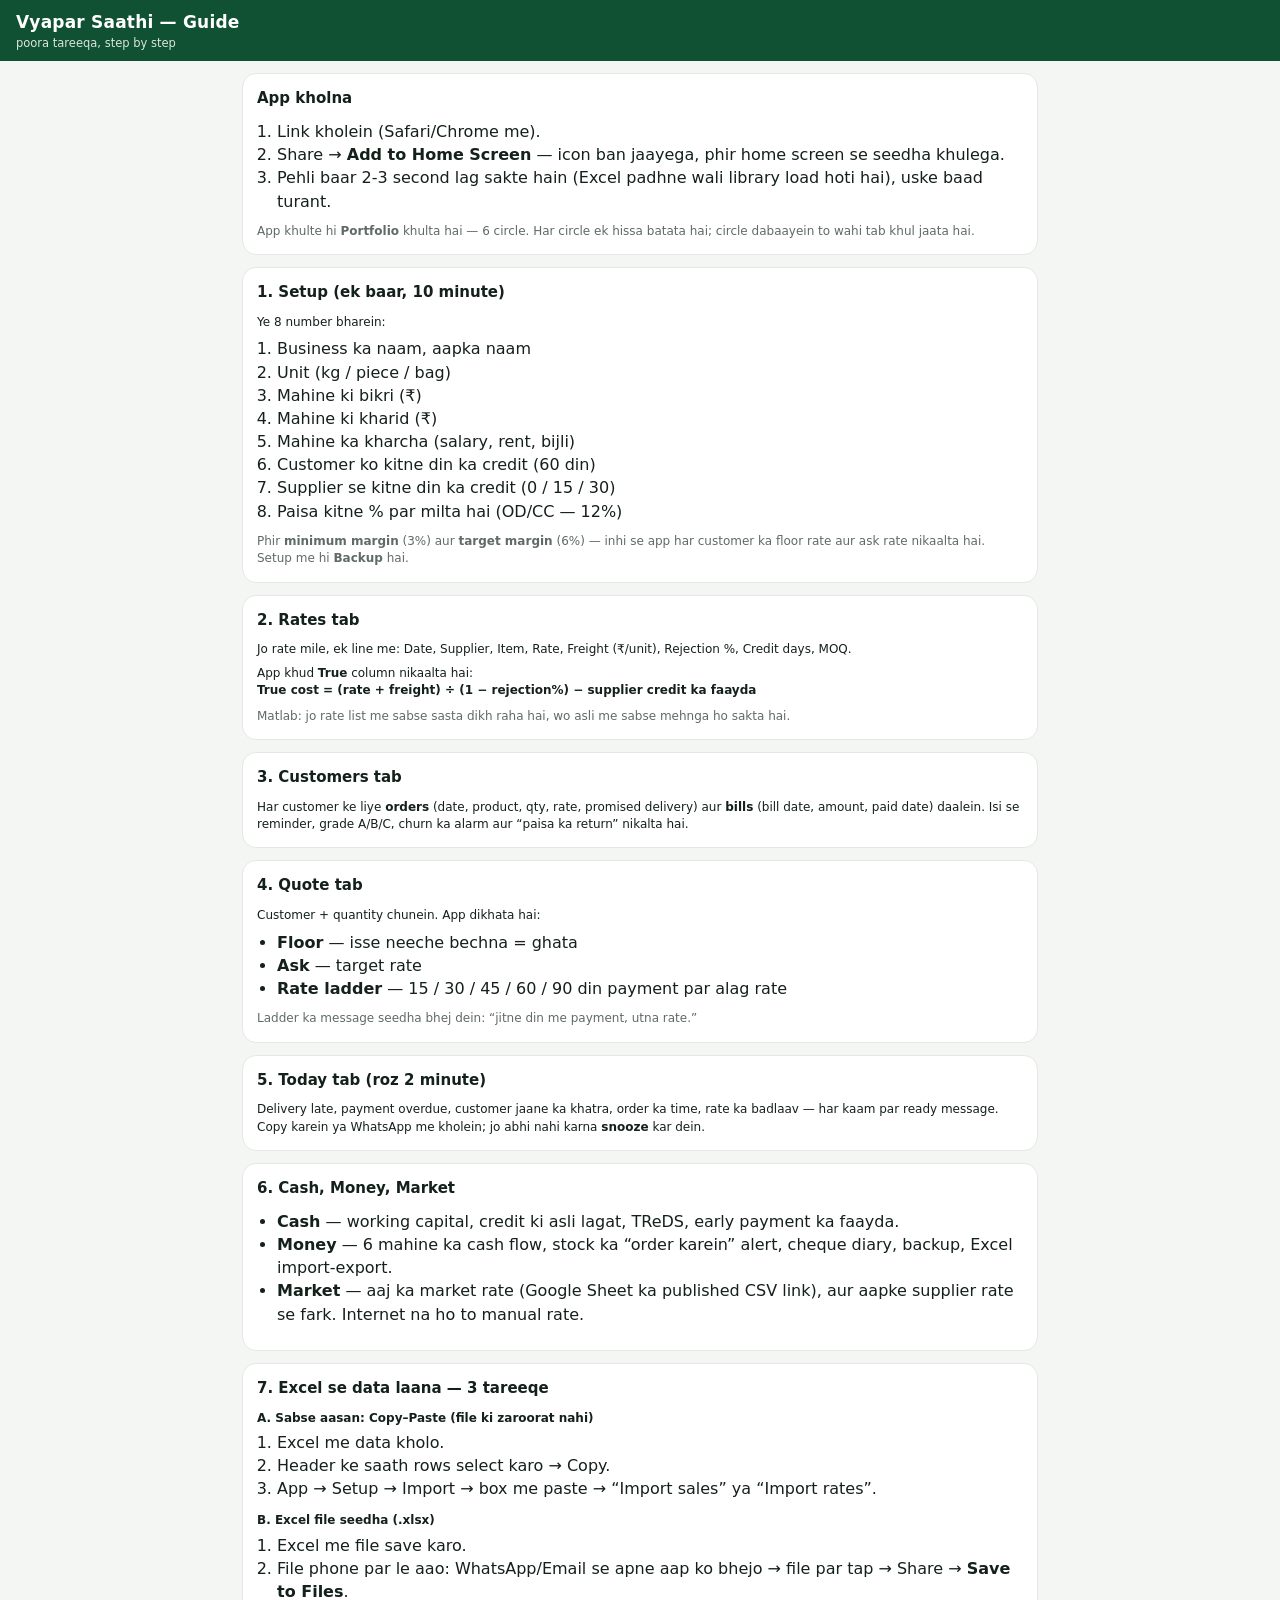
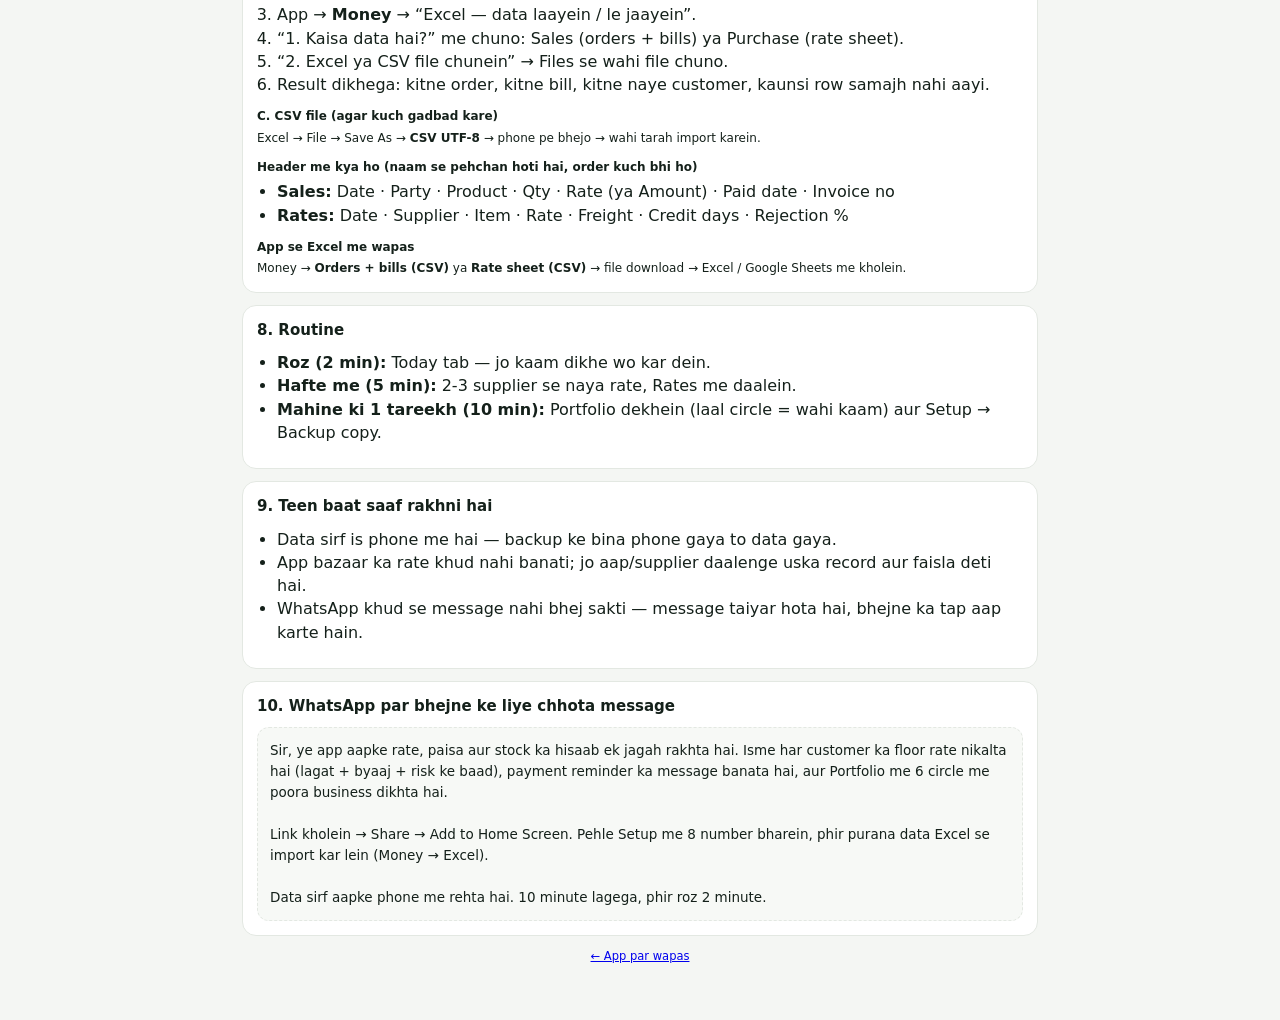
==== guide.html @ 2df7beea "Guide page app ke andar joda guide.html (poora tareeqa, Excel import ke saath) + Portfolio aur Money" ====
<!doctype html>
<html lang="hi">
<head>
<meta charset="utf-8">
<meta name="viewport" content="width=device-width, initial-scale=1, viewport-fit=cover">
<meta name="theme-color" content="#0f5132">
<title>Vyapar Saathi — poora tareeqa</title>
<link rel="icon" type="image/png" href="favicon.png">
<link rel="apple-touch-icon" href="apple-touch-icon.png">
<link rel="stylesheet" href="app.css">
</head>
<body>

<header class="topbar">
  <div>
    <div class="brand">Vyapar Saathi — Guide</div>
    <div class="brand-sub">poora tareeqa, step by step</div>
  </div>
</header>

<main>

<section class="card">
  <div class="card-head"><h2>App kholna</h2></div>
  <ol class="steps">
    <li>Link kholein (Safari/Chrome me).</li>
    <li>Share &rarr; <b>Add to Home Screen</b> &mdash; icon ban jaayega, phir home screen se seedha khulega.</li>
    <li>Pehli baar 2-3 second lag sakte hain (Excel padhne wali library load hoti hai), uske baad turant.</li>
  </ol>
  <p class="muted small" style="margin:8px 0 0">App khulte hi <b>Portfolio</b> khulta hai &mdash; 6 circle. Har circle ek hissa batata hai; circle dabaayein to wahi tab khul jaata hai.</p>
</section>

<section class="card">
  <div class="card-head"><h2>1. Setup (ek baar, 10 minute)</h2></div>
  <p class="small" style="margin:0 0 6px">Ye 8 number bharein:</p>
  <ol class="steps">
    <li>Business ka naam, aapka naam</li>
    <li>Unit (kg / piece / bag)</li>
    <li>Mahine ki bikri (₹)</li>
    <li>Mahine ki kharid (₹)</li>
    <li>Mahine ka kharcha (salary, rent, bijli)</li>
    <li>Customer ko kitne din ka credit (60 din)</li>
    <li>Supplier se kitne din ka credit (0 / 15 / 30)</li>
    <li>Paisa kitne % par milta hai (OD/CC &mdash; 12%)</li>
  </ol>
  <p class="muted small" style="margin:8px 0 0">Phir <b>minimum margin</b> (3%) aur <b>target margin</b> (6%) &mdash; inhi se app har customer ka floor rate aur ask rate nikaalta hai. Setup me hi <b>Backup</b> hai.</p>
</section>

<section class="card">
  <div class="card-head"><h2>2. Rates tab</h2></div>
  <p class="small" style="margin:0 0 6px">Jo rate mile, ek line me: Date, Supplier, Item, Rate, Freight (₹/unit), Rejection %, Credit days, MOQ.</p>
  <p class="small" style="margin:0">App khud <b>True</b> column nikaalta hai:<br>
    <b>True cost = (rate + freight) &divide; (1 &minus; rejection%) &minus; supplier credit ka faayda</b></p>
  <p class="muted small" style="margin:8px 0 0">Matlab: jo rate list me sabse sasta dikh raha hai, wo asli me sabse mehnga ho sakta hai.</p>
</section>

<section class="card">
  <div class="card-head"><h2>3. Customers tab</h2></div>
  <p class="small" style="margin:0">Har customer ke liye <b>orders</b> (date, product, qty, rate, promised delivery) aur <b>bills</b> (bill date, amount, paid date) daalein. Isi se reminder, grade A/B/C, churn ka alarm aur &ldquo;paisa ka return&rdquo; nikalta hai.</p>
</section>

<section class="card">
  <div class="card-head"><h2>4. Quote tab</h2></div>
  <p class="small" style="margin:0 0 6px">Customer + quantity chunein. App dikhata hai:</p>
  <ul class="steps">
    <li><b>Floor</b> &mdash; isse neeche bechna = ghata</li>
    <li><b>Ask</b> &mdash; target rate</li>
    <li><b>Rate ladder</b> &mdash; 15 / 30 / 45 / 60 / 90 din payment par alag rate</li>
  </ul>
  <p class="muted small" style="margin:8px 0 0">Ladder ka message seedha bhej dein: &ldquo;jitne din me payment, utna rate.&rdquo;</p>
</section>

<section class="card">
  <div class="card-head"><h2>5. Today tab (roz 2 minute)</h2></div>
  <p class="small" style="margin:0">Delivery late, payment overdue, customer jaane ka khatra, order ka time, rate ka badlaav &mdash; har kaam par ready message. Copy karein ya WhatsApp me kholein; jo abhi nahi karna <b>snooze</b> kar dein.</p>
</section>

<section class="card">
  <div class="card-head"><h2>6. Cash, Money, Market</h2></div>
  <ul class="steps">
    <li><b>Cash</b> &mdash; working capital, credit ki asli lagat, TReDS, early payment ka faayda.</li>
    <li><b>Money</b> &mdash; 6 mahine ka cash flow, stock ka &ldquo;order karein&rdquo; alert, cheque diary, backup, Excel import-export.</li>
    <li><b>Market</b> &mdash; aaj ka market rate (Google Sheet ka published CSV link), aur aapke supplier rate se fark. Internet na ho to manual rate.</li>
  </ul>
</section>

<section class="card">
  <div class="card-head"><h2>7. Excel se data laana &mdash; 3 tareeqe</h2></div>

  <p class="small" style="margin:0 0 4px"><b>A. Sabse aasan: Copy&ndash;Paste (file ki zaroorat nahi)</b></p>
  <ol class="steps">
    <li>Excel me data kholo.</li>
    <li>Header ke saath rows select karo &rarr; Copy.</li>
    <li>App &rarr; Setup &rarr; Import &rarr; box me paste &rarr; &ldquo;Import sales&rdquo; ya &ldquo;Import rates&rdquo;.</li>
  </ol>

  <p class="small" style="margin:12px 0 4px"><b>B. Excel file seedha (.xlsx)</b></p>
  <ol class="steps">
    <li>Excel me file save karo.</li>
    <li>File phone par le aao: WhatsApp/Email se apne aap ko bhejo &rarr; file par tap &rarr; Share &rarr; <b>Save to Files</b>.</li>
    <li>App &rarr; <b>Money</b> &rarr; &ldquo;Excel &mdash; data laayein / le jaayein&rdquo;.</li>
    <li>&ldquo;1. Kaisa data hai?&rdquo; me chuno: Sales (orders + bills) ya Purchase (rate sheet).</li>
    <li>&ldquo;2. Excel ya CSV file chunein&rdquo; &rarr; Files se wahi file chuno.</li>
    <li>Result dikhega: kitne order, kitne bill, kitne naye customer, kaunsi row samajh nahi aayi.</li>
  </ol>

  <p class="small" style="margin:12px 0 4px"><b>C. CSV file (agar kuch gadbad kare)</b></p>
  <p class="small" style="margin:0">Excel &rarr; File &rarr; Save As &rarr; <b>CSV UTF-8</b> &rarr; phone pe bhejo &rarr; wahi tarah import karein.</p>

  <p class="small" style="margin:12px 0 4px"><b>Header me kya ho (naam se pehchan hoti hai, order kuch bhi ho)</b></p>
  <ul class="steps">
    <li><b>Sales:</b> Date &middot; Party &middot; Product &middot; Qty &middot; Rate (ya Amount) &middot; Paid date &middot; Invoice no</li>
    <li><b>Rates:</b> Date &middot; Supplier &middot; Item &middot; Rate &middot; Freight &middot; Credit days &middot; Rejection %</li>
  </ul>

  <p class="small" style="margin:12px 0 4px"><b>App se Excel me wapas</b></p>
  <p class="small" style="margin:0">Money &rarr; <b>Orders + bills (CSV)</b> ya <b>Rate sheet (CSV)</b> &rarr; file download &rarr; Excel / Google Sheets me kholein.</p>
</section>

<section class="card">
  <div class="card-head"><h2>8. Routine</h2></div>
  <ul class="steps">
    <li><b>Roz (2 min):</b> Today tab &mdash; jo kaam dikhe wo kar dein.</li>
    <li><b>Hafte me (5 min):</b> 2-3 supplier se naya rate, Rates me daalein.</li>
    <li><b>Mahine ki 1 tareekh (10 min):</b> Portfolio dekhein (laal circle = wahi kaam) aur Setup &rarr; Backup copy.</li>
  </ul>
</section>

<section class="card">
  <div class="card-head"><h2>9. Teen baat saaf rakhni hai</h2></div>
  <ul class="steps">
    <li>Data sirf is phone me hai &mdash; backup ke bina phone gaya to data gaya.</li>
    <li>App bazaar ka rate khud nahi banati; jo aap/supplier daalenge uska record aur faisla deti hai.</li>
    <li>WhatsApp khud se message nahi bhej sakti &mdash; message taiyar hota hai, bhejne ka tap aap karte hain.</li>
  </ul>
</section>

<section class="card">
  <div class="card-head"><h2>10. WhatsApp par bhejne ke liye chhota message</h2></div>
  <div class="msg">Sir, ye app aapke rate, paisa aur stock ka hisaab ek jagah rakhta hai. Isme har customer ka floor rate nikalta hai (lagat + byaaj + risk ke baad), payment reminder ka message banata hai, aur Portfolio me 6 circle me poora business dikhta hai.

Link kholein &rarr; Share &rarr; Add to Home Screen. Pehle Setup me 8 number bharein, phir purana data Excel se import kar lein (Money &rarr; Excel).

Data sirf aapke phone me rehta hai. 10 minute lagega, phir roz 2 minute.</div>
</section>

<p class="footer"><a href="index.html">&#8592; App par wapas</a></p>

</main>
</body>
</html>
---- app.css ----
*{box-sizing:border-box}
:root{
  --bg:#f4f6f3;
  --card:#ffffff;
  --ink:#14201a;
  --mute:#5f6b64;
  --line:#e3e8e2;
  --acc:#0f5132;
  --acc2:#1c7a4c;
  --chip:#eef4ef;
  --good:#15803d;
  --warn:#a16207;
  --bad:#b91c1c;
}
html,body{margin:0;padding:0}
body{
  background:var(--bg);
  color:var(--ink);
  font:16px/1.45 -apple-system,BlinkMacSystemFont,"Segoe UI",Roboto,system-ui,sans-serif;
  -webkit-text-size-adjust:100%;
}
.topbar{
  background:var(--acc);
  color:#fff;
  padding:10px 16px;
  padding-top:calc(10px + env(safe-area-inset-top));
  display:flex;
  align-items:center;
  justify-content:space-between;
  gap:12px;
}
.brand{font-weight:700;font-size:17px;letter-spacing:.2px}
.brand-sub{font-size:11.5px;opacity:.85}
.tabs{
  display:flex;
  gap:6px;
  overflow-x:auto;
  padding:9px 12px;
  background:#fff;
  border-bottom:1px solid var(--line);
  -webkit-overflow-scrolling:touch;
}
.tab{
  flex:0 0 auto;
  border:1px solid var(--line);
  background:#fff;
  color:var(--ink);
  border-radius:999px;
  padding:7px 14px;
  font:inherit;
  font-size:13.5px;
  font-weight:600;
  cursor:pointer;
}
.tab.active{background:var(--acc);border-color:var(--acc);color:#fff}
main{max-width:820px;margin:0 auto;padding:12px 12px 24px}
.card{background:var(--card);border:1px solid var(--line);border-radius:14px;padding:14px;margin:0 0 12px}
.card-head{display:flex;align-items:baseline;justify-content:space-between;gap:10px;margin-bottom:10px}
h2{font-size:15px;margin:0;font-weight:700}
.hint{font-size:12px;color:var(--mute)}
.muted{color:var(--mute)}
.small{font-size:12px}
.ok{color:var(--good)}
.bad{color:var(--bad)}
.kpis{display:grid;grid-template-columns:1fr 1fr;gap:10px;margin-bottom:12px}
.kpi{background:#fff;border:1px solid var(--line);border-radius:14px;padding:12px;display:flex;flex-direction:column;gap:2px}
.kpi-l{font-size:11.5px;color:var(--mute)}
.kpi-v{font-size:19px;font-weight:700;letter-spacing:-.2px}
.kpi-s{font-size:11.5px;color:var(--mute)}
.grid2{display:grid;grid-template-columns:1fr 1fr;gap:10px}
.fld{display:flex;flex-direction:column;gap:4px;font-size:12.5px;color:var(--mute);min-width:0}
.fld span{font-weight:600}
input,select,textarea{
  font:inherit;
  font-size:15px;
  color:var(--ink);
  background:#fff;
  border:1px solid var(--line);
  border-radius:10px;
  padding:9px 10px;
  width:100%;
  min-width:0;
  -webkit-appearance:none;
  appearance:none;
}
input:focus,textarea:focus{outline:2px solid rgba(28,122,76,.25);border-color:var(--acc2)}
textarea{min-height:110px;resize:vertical;font-family:ui-monospace,SFMono-Regular,Menlo,monospace;font-size:12.5px}
.row-end{grid-column:1 / -1;display:flex;justify-content:flex-end;gap:8px;flex-wrap:wrap}
.btn{
  display:inline-block;
  border:1px solid var(--acc);
  background:var(--acc);
  color:#fff;
  border-radius:10px;
  padding:9px 14px;
  font:inherit;
  font-size:14px;
  font-weight:600;
  text-decoration:none;
  cursor:pointer;
  text-align:center;
}
.btn.alt{background:#fff;color:var(--acc)}
.btn.tiny{padding:6px 10px;font-size:12.5px}
.btn.danger{background:#fff;color:var(--bad);border-color:#f0c4c4}
.btnrow{display:flex;flex-wrap:wrap;gap:8px;margin-top:10px}
.link{background:none;border:0;color:var(--acc2);font:inherit;font-size:12.5px;font-weight:600;padding:2px 4px;cursor:pointer}
.link.del{color:var(--bad)}
.table-wrap{overflow-x:auto;margin-top:8px;-webkit-overflow-scrolling:touch}
table{border-collapse:collapse;width:100%;font-size:13px}
th,td{text-align:left;padding:7px 6px;border-bottom:1px solid var(--line);vertical-align:top}
th{font-size:11px;color:var(--mute);font-weight:600;text-transform:uppercase;letter-spacing:.3px}
.num{text-align:right;white-space:nowrap}
.actions{white-space:nowrap;text-align:right}
.tag{display:inline-block;font-size:11px;padding:2px 7px;border-radius:999px;background:var(--chip);color:var(--mute);white-space:nowrap}
.tag.good{background:#e6f4ec;color:var(--good)}
.tag.bad{background:#fdeaea;color:var(--bad)}
.msg{
  white-space:pre-wrap;
  background:#f7f9f6;
  border:1px dashed var(--line);
  border-radius:12px;
  padding:12px;
  font-size:13.5px;
  line-height:1.55;
  margin-top:10px;
  word-break:break-word;
}
.alert{border-radius:12px;padding:11px 12px;margin-bottom:9px;border:1px solid var(--line);background:#fff}
.alert b{font-size:14px}
.alert p{margin:4px 0 0;font-size:13px;color:var(--mute)}
.alert .act{color:var(--ink);font-weight:600}
.alert.high{background:#fff5f5;border-color:#f3cfcf}
.alert.mid{background:#fffaef;border-color:#f2e2bd}
.alert.ok{background:#f2f9f4;border-color:#cfe8d8}
.signal{border-radius:12px;padding:12px;background:var(--chip);border:1px solid var(--line)}
.signal b{font-size:14.5px}
.signal p{margin:5px 0 0;font-size:13px;color:var(--mute)}
.signal.good{background:#eef7f1;border-color:#cbe6d5}
.signal.bad{background:#fdf0ee;border-color:#f1cdc6}
.signal.warn{background:#fdf8ec;border-color:#efe0bc}
.mini{display:grid;grid-template-columns:1fr 1fr 1fr;gap:8px;margin-top:10px}
.mini>div{background:#fff;border:1px solid var(--line);border-radius:10px;padding:8px;display:flex;flex-direction:column;gap:1px}
.mini span{font-size:11px;color:var(--mute)}
.mini b{font-size:14.5px}
.mini i{font-size:11px;color:var(--mute);font-style:normal}
.hist{margin-top:12px}
.hist-head{font-size:12px;color:var(--mute);margin-bottom:6px}
.bar{display:grid;grid-template-columns:58px 1fr 74px;gap:8px;align-items:center;font-size:12px;margin-bottom:5px}
.bar-track{background:#eef1ee;border-radius:999px;height:8px;overflow:hidden}
.bar-fill{background:var(--acc2);height:100%;border-radius:999px}
.bar-fill.red{background:var(--bad)}
.bar b{text-align:right;font-size:12px}
.limit{margin-bottom:10px}
.limit-top{display:flex;justify-content:space-between;margin-bottom:4px}
details.card>summary{display:flex;justify-content:space-between;gap:10px;align-items:baseline;cursor:pointer;list-style:none}
details.card>summary::-webkit-details-marker{display:none}
details.card>summary h2{display:inline}
details.cust>summary{align-items:flex-start}
.cust summary{display:flex;justify-content:space-between;gap:10px;align-items:flex-start;cursor:pointer;list-style:none}
.cust summary::-webkit-details-marker{display:none}
.cust summary h2{display:inline-block}
.sum-r{text-align:right;white-space:nowrap}
.cust-body{margin-top:12px;border-top:1px solid var(--line);padding-top:10px}
.billform{margin:10px 0}
.billrow{display:grid;grid-template-columns:1fr 1fr 1fr auto;gap:8px;align-items:end}
.tonebar{display:flex;gap:6px;margin-top:12px}
.tone{flex:1;border:1px solid var(--line);background:#fff;border-radius:9px;padding:7px;font:inherit;font-size:12.5px;font-weight:600;color:var(--mute);cursor:pointer}
.tone.active{background:var(--acc);border-color:var(--acc);color:#fff}
.formula{font-size:15px;font-weight:700;background:var(--chip);border:1px solid var(--line);border-radius:10px;padding:12px;text-align:center}
.obj{border-top:1px solid var(--line);padding:9px 0}
.obj summary{cursor:pointer;font-size:13.5px;font-weight:600}
.obj p{margin:6px 0 0;font-size:13px;color:var(--mute)}
.footer{text-align:center;font-size:11.5px;color:var(--mute);padding:0 16px calc(20px + env(safe-area-inset-bottom))}
.demo{
  background:#fff8e6;border:1px solid #f0dfae;border-radius:12px;padding:10px 12px;margin-bottom:12px;
  font-size:13px;display:flex;justify-content:space-between;gap:10px;align-items:center;
}
.demo b{font-size:13px}
.toast{
  position:fixed;left:50%;bottom:24px;transform:translate(-50%,20px);
  background:#14201a;color:#fff;padding:10px 16px;border-radius:999px;
  font-size:13px;opacity:0;transition:.2s;z-index:50;max-width:88vw;text-align:center;pointer-events:none;
}
.toast.show{opacity:1;transform:translate(-50%,0)}
/* PIN lock screen */
.lock{padding:26px 18px;text-align:center}
.lock-badge{display:inline-block;background:var(--acc);color:#fff;font-weight:700;padding:8px 15px;border-radius:999px;font-size:14px;margin-bottom:10px}
.lock form{margin-top:16px;text-align:left}
.lock input{font-size:22px;letter-spacing:8px;text-align:center;font-weight:700}
/* 4-step guide */
.steps{margin-top:10px}
.step{display:flex;gap:10px;padding:8px 0;border-top:1px solid var(--line);font-size:13px;line-height:1.45}
.step:first-child{border-top:0}
.step b{flex:0 0 22px;height:22px;border-radius:999px;background:var(--chip);color:var(--acc);display:flex;align-items:center;justify-content:center;font-size:12px}
.step span{color:var(--mute)}
.step span strong{color:var(--ink)}
@media (max-width:520px){
  .grid2{grid-template-columns:1fr}
  .billrow{grid-template-columns:1fr 1fr}
  .mini{grid-template-columns:1fr}
}
@media (max-width:360px){
  .kpis{grid-template-columns:1fr}
}

/* v2 additions */
.job{border:1px solid var(--line);border-left:4px solid var(--acc2);border-radius:10px;padding:10px 12px;margin:0 0 10px;background:#fff}
.job.churn,.job.delay{border-left-color:var(--bad)}
.job.remind{border-left-color:var(--warn)}
.job-top{display:flex;align-items:center;gap:8px;flex-wrap:wrap}
.job-title{font-weight:600;margin-top:4px}
.crow{display:flex;justify-content:space-between;align-items:center;gap:10px;width:100%;text-align:left;background:#fff;border:0;border-bottom:1px solid var(--line);padding:10px 2px;font:inherit;color:inherit;cursor:pointer}
.crow-l{min-width:0}.crow-r{text-align:right;white-space:nowrap}
.chk{display:flex;gap:8px;align-items:center}
.steps{padding-left:20px;margin:0 0 10px}
.tag.warn{background:#fef3c7;color:var(--warn)}
tr.hi td{background:var(--chip)}
.tbl{width:100%;border-collapse:collapse;margin-top:8px;font-size:13.5px}
.tbl th,.tbl td{padding:5px 4px;border-bottom:1px solid var(--line);text-align:left}
.tbl .num{text-align:right}
select{width:100%;padding:10px;border:1px solid var(--line);border-radius:8px;font:inherit;background:#fff}


/* Portfolio circles */
.port{display:grid;grid-template-columns:1fr 1fr;gap:10px}
.pcard{display:flex;flex-direction:column;align-items:center;text-align:center;gap:2px;background:#fff;border:1px solid var(--line);border-radius:14px;padding:12px 8px;font:inherit;color:inherit;cursor:pointer}
.pring{position:relative;width:84px;height:84px}
.pring-svg{width:84px;height:84px;display:block}
.pval{position:absolute;top:0;right:0;bottom:0;left:0;display:flex;align-items:center;justify-content:center;font-weight:700;font-size:15px}
.pname{font-size:12px;color:var(--mute);margin-top:4px;line-height:1.3}
.psub{font-size:11px;color:var(--mute);opacity:.85;line-height:1.3}
@media (max-width:360px){ .port{grid-template-columns:1fr} }
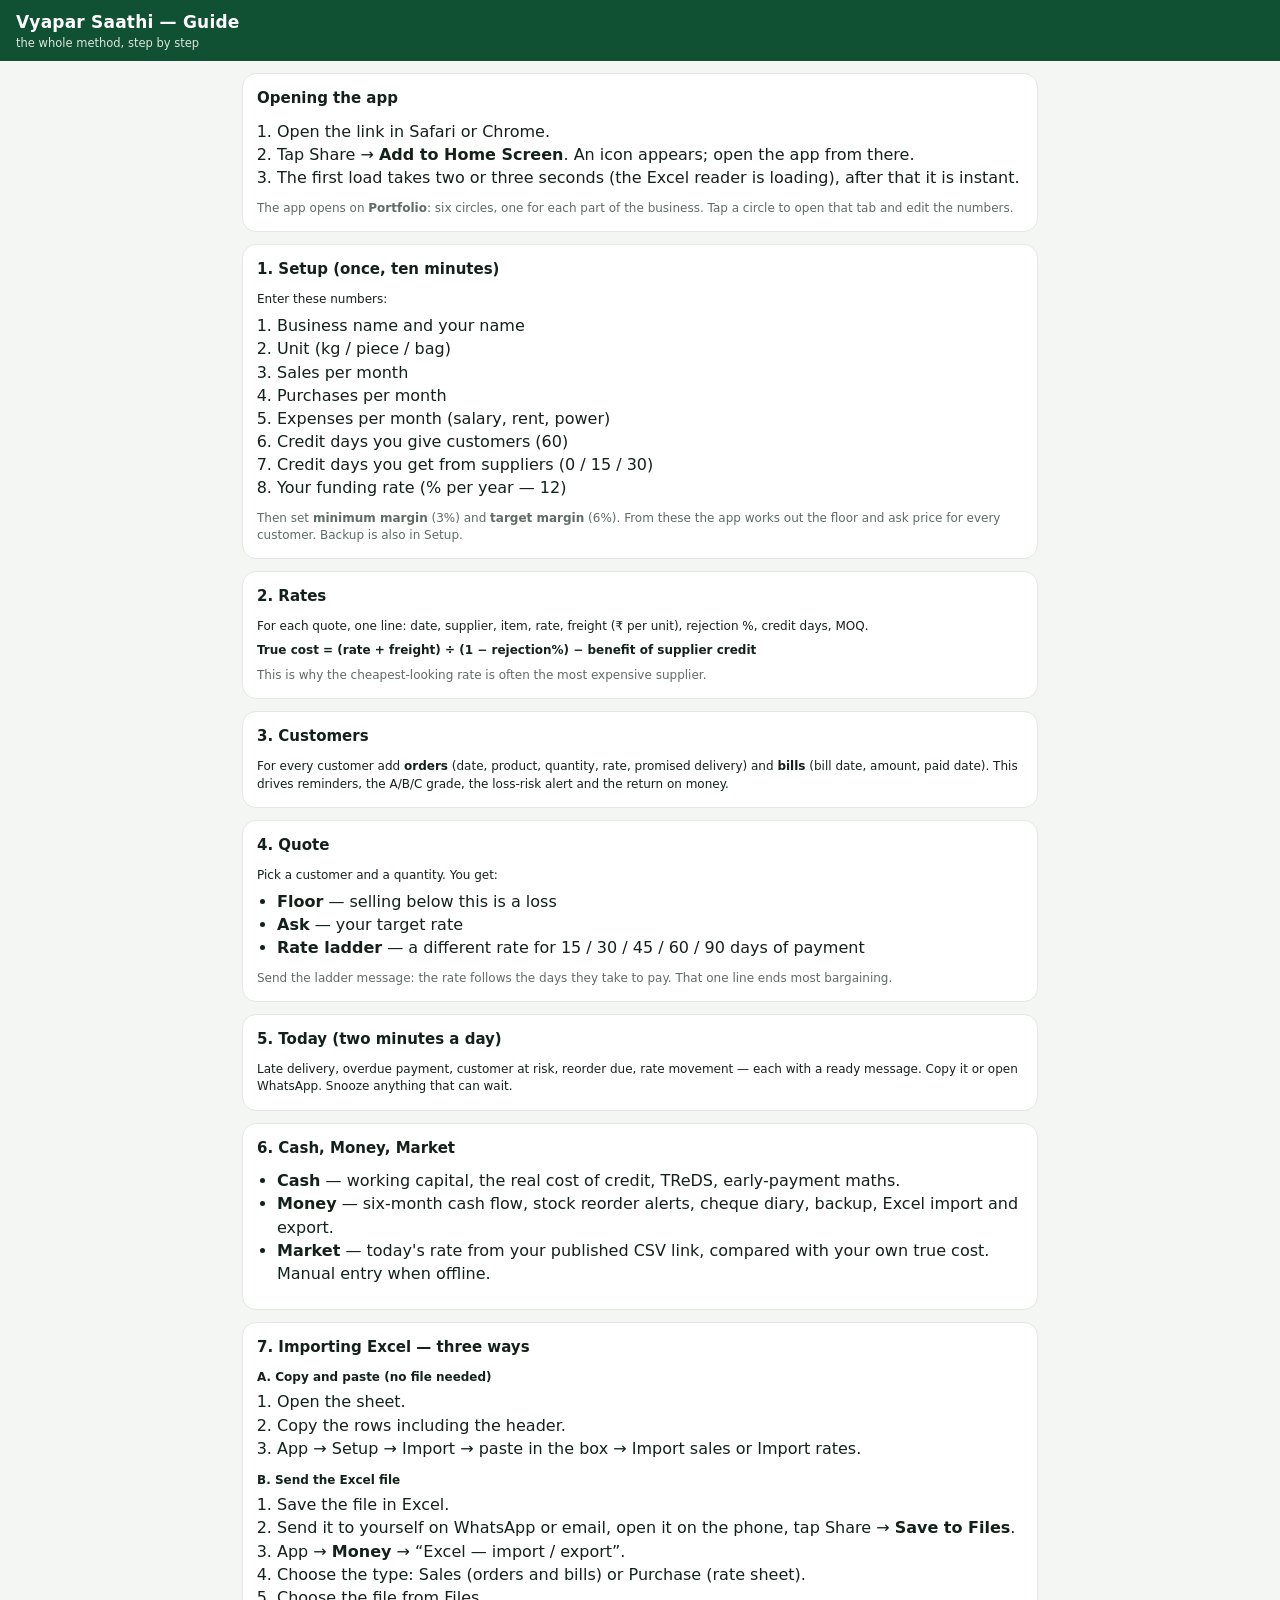
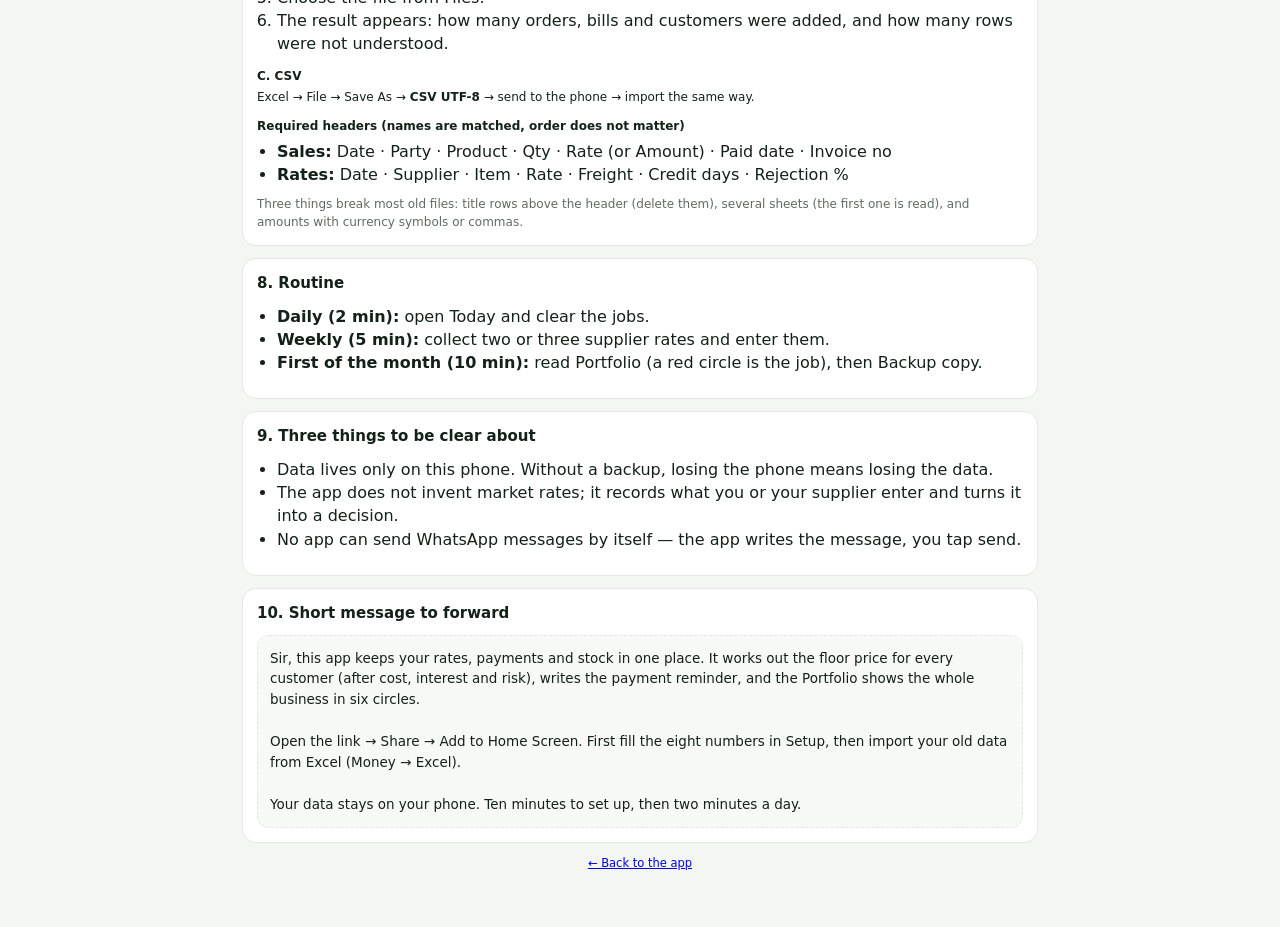
==== commit 8b92a184: "Poori app English me Portfolio, Money, Market, guide aur messages — sab UI text English. mktFetch au" ====
--- a/guide.html
+++ b/guide.html
@@ -1,10 +1,10 @@
 <!doctype html>
-<html lang="hi">
+<html lang="en">
 <head>
 <meta charset="utf-8">
 <meta name="viewport" content="width=device-width, initial-scale=1, viewport-fit=cover">
 <meta name="theme-color" content="#0f5132">
-<title>Vyapar Saathi — poora tareeqa</title>
+<title>Vyapar Saathi — user guide</title>
 <link rel="icon" type="image/png" href="favicon.png">
 <link rel="apple-touch-icon" href="apple-touch-icon.png">
 <link rel="stylesheet" href="app.css">
@@ -14,137 +14,134 @@
 <header class="topbar">
   <div>
     <div class="brand">Vyapar Saathi — Guide</div>
-    <div class="brand-sub">poora tareeqa, step by step</div>
+    <div class="brand-sub">the whole method, step by step</div>
   </div>
 </header>
 
 <main>
 
 <section class="card">
-  <div class="card-head"><h2>App kholna</h2></div>
+  <div class="card-head"><h2>Opening the app</h2></div>
   <ol class="steps">
-    <li>Link kholein (Safari/Chrome me).</li>
-    <li>Share &rarr; <b>Add to Home Screen</b> &mdash; icon ban jaayega, phir home screen se seedha khulega.</li>
-    <li>Pehli baar 2-3 second lag sakte hain (Excel padhne wali library load hoti hai), uske baad turant.</li>
+    <li>Open the link in Safari or Chrome.</li>
+    <li>Tap Share &rarr; <b>Add to Home Screen</b>. An icon appears; open the app from there.</li>
+    <li>The first load takes two or three seconds (the Excel reader is loading), after that it is instant.</li>
   </ol>
-  <p class="muted small" style="margin:8px 0 0">App khulte hi <b>Portfolio</b> khulta hai &mdash; 6 circle. Har circle ek hissa batata hai; circle dabaayein to wahi tab khul jaata hai.</p>
+  <p class="muted small" style="margin:8px 0 0">The app opens on <b>Portfolio</b>: six circles, one for each part of the business. Tap a circle to open that tab and edit the numbers.</p>
 </section>
 
 <section class="card">
-  <div class="card-head"><h2>1. Setup (ek baar, 10 minute)</h2></div>
-  <p class="small" style="margin:0 0 6px">Ye 8 number bharein:</p>
+  <div class="card-head"><h2>1. Setup (once, ten minutes)</h2></div>
+  <p class="small" style="margin:0 0 6px">Enter these numbers:</p>
   <ol class="steps">
-    <li>Business ka naam, aapka naam</li>
+    <li>Business name and your name</li>
     <li>Unit (kg / piece / bag)</li>
-    <li>Mahine ki bikri (₹)</li>
-    <li>Mahine ki kharid (₹)</li>
-    <li>Mahine ka kharcha (salary, rent, bijli)</li>
-    <li>Customer ko kitne din ka credit (60 din)</li>
-    <li>Supplier se kitne din ka credit (0 / 15 / 30)</li>
-    <li>Paisa kitne % par milta hai (OD/CC &mdash; 12%)</li>
+    <li>Sales per month</li>
+    <li>Purchases per month</li>
+    <li>Expenses per month (salary, rent, power)</li>
+    <li>Credit days you give customers (60)</li>
+    <li>Credit days you get from suppliers (0 / 15 / 30)</li>
+    <li>Your funding rate (% per year &mdash; 12)</li>
   </ol>
-  <p class="muted small" style="margin:8px 0 0">Phir <b>minimum margin</b> (3%) aur <b>target margin</b> (6%) &mdash; inhi se app har customer ka floor rate aur ask rate nikaalta hai. Setup me hi <b>Backup</b> hai.</p>
+  <p class="muted small" style="margin:8px 0 0">Then set <b>minimum margin</b> (3%) and <b>target margin</b> (6%). From these the app works out the floor and ask price for every customer. Backup is also in Setup.</p>
 </section>
 
 <section class="card">
-  <div class="card-head"><h2>2. Rates tab</h2></div>
-  <p class="small" style="margin:0 0 6px">Jo rate mile, ek line me: Date, Supplier, Item, Rate, Freight (₹/unit), Rejection %, Credit days, MOQ.</p>
-  <p class="small" style="margin:0">App khud <b>True</b> column nikaalta hai:<br>
-    <b>True cost = (rate + freight) &divide; (1 &minus; rejection%) &minus; supplier credit ka faayda</b></p>
-  <p class="muted small" style="margin:8px 0 0">Matlab: jo rate list me sabse sasta dikh raha hai, wo asli me sabse mehnga ho sakta hai.</p>
+  <div class="card-head"><h2>2. Rates</h2></div>
+  <p class="small" style="margin:0 0 6px">For each quote, one line: date, supplier, item, rate, freight (&#8377; per unit), rejection %, credit days, MOQ.</p>
+  <p class="small" style="margin:0"><b>True cost = (rate + freight) &divide; (1 &minus; rejection%) &minus; benefit of supplier credit</b></p>
+  <p class="muted small" style="margin:8px 0 0">This is why the cheapest-looking rate is often the most expensive supplier.</p>
 </section>
 
 <section class="card">
-  <div class="card-head"><h2>3. Customers tab</h2></div>
-  <p class="small" style="margin:0">Har customer ke liye <b>orders</b> (date, product, qty, rate, promised delivery) aur <b>bills</b> (bill date, amount, paid date) daalein. Isi se reminder, grade A/B/C, churn ka alarm aur &ldquo;paisa ka return&rdquo; nikalta hai.</p>
+  <div class="card-head"><h2>3. Customers</h2></div>
+  <p class="small" style="margin:0">For every customer add <b>orders</b> (date, product, quantity, rate, promised delivery) and <b>bills</b> (bill date, amount, paid date). This drives reminders, the A/B/C grade, the loss-risk alert and the return on money.</p>
 </section>
 
 <section class="card">
-  <div class="card-head"><h2>4. Quote tab</h2></div>
-  <p class="small" style="margin:0 0 6px">Customer + quantity chunein. App dikhata hai:</p>
+  <div class="card-head"><h2>4. Quote</h2></div>
+  <p class="small" style="margin:0 0 6px">Pick a customer and a quantity. You get:</p>
   <ul class="steps">
-    <li><b>Floor</b> &mdash; isse neeche bechna = ghata</li>
-    <li><b>Ask</b> &mdash; target rate</li>
-    <li><b>Rate ladder</b> &mdash; 15 / 30 / 45 / 60 / 90 din payment par alag rate</li>
+    <li><b>Floor</b> &mdash; selling below this is a loss</li>
+    <li><b>Ask</b> &mdash; your target rate</li>
+    <li><b>Rate ladder</b> &mdash; a different rate for 15 / 30 / 45 / 60 / 90 days of payment</li>
   </ul>
-  <p class="muted small" style="margin:8px 0 0">Ladder ka message seedha bhej dein: &ldquo;jitne din me payment, utna rate.&rdquo;</p>
+  <p class="muted small" style="margin:8px 0 0">Send the ladder message: the rate follows the days they take to pay. That one line ends most bargaining.</p>
 </section>
 
 <section class="card">
-  <div class="card-head"><h2>5. Today tab (roz 2 minute)</h2></div>
-  <p class="small" style="margin:0">Delivery late, payment overdue, customer jaane ka khatra, order ka time, rate ka badlaav &mdash; har kaam par ready message. Copy karein ya WhatsApp me kholein; jo abhi nahi karna <b>snooze</b> kar dein.</p>
+  <div class="card-head"><h2>5. Today (two minutes a day)</h2></div>
+  <p class="small" style="margin:0">Late delivery, overdue payment, customer at risk, reorder due, rate movement &mdash; each with a ready message. Copy it or open WhatsApp. Snooze anything that can wait.</p>
 </section>
 
 <section class="card">
   <div class="card-head"><h2>6. Cash, Money, Market</h2></div>
   <ul class="steps">
-    <li><b>Cash</b> &mdash; working capital, credit ki asli lagat, TReDS, early payment ka faayda.</li>
-    <li><b>Money</b> &mdash; 6 mahine ka cash flow, stock ka &ldquo;order karein&rdquo; alert, cheque diary, backup, Excel import-export.</li>
-    <li><b>Market</b> &mdash; aaj ka market rate (Google Sheet ka published CSV link), aur aapke supplier rate se fark. Internet na ho to manual rate.</li>
+    <li><b>Cash</b> &mdash; working capital, the real cost of credit, TReDS, early-payment maths.</li>
+    <li><b>Money</b> &mdash; six-month cash flow, stock reorder alerts, cheque diary, backup, Excel import and export.</li>
+    <li><b>Market</b> &mdash; today's rate from your published CSV link, compared with your own true cost. Manual entry when offline.</li>
   </ul>
 </section>
 
 <section class="card">
-  <div class="card-head"><h2>7. Excel se data laana &mdash; 3 tareeqe</h2></div>
+  <div class="card-head"><h2>7. Importing Excel &mdash; three ways</h2></div>
 
-  <p class="small" style="margin:0 0 4px"><b>A. Sabse aasan: Copy&ndash;Paste (file ki zaroorat nahi)</b></p>
+  <p class="small" style="margin:0 0 4px"><b>A. Copy and paste (no file needed)</b></p>
   <ol class="steps">
-    <li>Excel me data kholo.</li>
-    <li>Header ke saath rows select karo &rarr; Copy.</li>
-    <li>App &rarr; Setup &rarr; Import &rarr; box me paste &rarr; &ldquo;Import sales&rdquo; ya &ldquo;Import rates&rdquo;.</li>
+    <li>Open the sheet.</li>
+    <li>Copy the rows including the header.</li>
+    <li>App &rarr; Setup &rarr; Import &rarr; paste in the box &rarr; Import sales or Import rates.</li>
   </ol>
 
-  <p class="small" style="margin:12px 0 4px"><b>B. Excel file seedha (.xlsx)</b></p>
+  <p class="small" style="margin:12px 0 4px"><b>B. Send the Excel file</b></p>
   <ol class="steps">
-    <li>Excel me file save karo.</li>
-    <li>File phone par le aao: WhatsApp/Email se apne aap ko bhejo &rarr; file par tap &rarr; Share &rarr; <b>Save to Files</b>.</li>
-    <li>App &rarr; <b>Money</b> &rarr; &ldquo;Excel &mdash; data laayein / le jaayein&rdquo;.</li>
-    <li>&ldquo;1. Kaisa data hai?&rdquo; me chuno: Sales (orders + bills) ya Purchase (rate sheet).</li>
-    <li>&ldquo;2. Excel ya CSV file chunein&rdquo; &rarr; Files se wahi file chuno.</li>
-    <li>Result dikhega: kitne order, kitne bill, kitne naye customer, kaunsi row samajh nahi aayi.</li>
+    <li>Save the file in Excel.</li>
+    <li>Send it to yourself on WhatsApp or email, open it on the phone, tap Share &rarr; <b>Save to Files</b>.</li>
+    <li>App &rarr; <b>Money</b> &rarr; &ldquo;Excel &mdash; import / export&rdquo;.</li>
+    <li>Choose the type: Sales (orders and bills) or Purchase (rate sheet).</li>
+    <li>Choose the file from Files.</li>
+    <li>The result appears: how many orders, bills and customers were added, and how many rows were not understood.</li>
   </ol>
 
-  <p class="small" style="margin:12px 0 4px"><b>C. CSV file (agar kuch gadbad kare)</b></p>
-  <p class="small" style="margin:0">Excel &rarr; File &rarr; Save As &rarr; <b>CSV UTF-8</b> &rarr; phone pe bhejo &rarr; wahi tarah import karein.</p>
+  <p class="small" style="margin:12px 0 4px"><b>C. CSV</b></p>
+  <p class="small" style="margin:0">Excel &rarr; File &rarr; Save As &rarr; <b>CSV UTF-8</b> &rarr; send to the phone &rarr; import the same way.</p>
 
-  <p class="small" style="margin:12px 0 4px"><b>Header me kya ho (naam se pehchan hoti hai, order kuch bhi ho)</b></p>
+  <p class="small" style="margin:12px 0 4px"><b>Required headers (names are matched, order does not matter)</b></p>
   <ul class="steps">
-    <li><b>Sales:</b> Date &middot; Party &middot; Product &middot; Qty &middot; Rate (ya Amount) &middot; Paid date &middot; Invoice no</li>
+    <li><b>Sales:</b> Date &middot; Party &middot; Product &middot; Qty &middot; Rate (or Amount) &middot; Paid date &middot; Invoice no</li>
     <li><b>Rates:</b> Date &middot; Supplier &middot; Item &middot; Rate &middot; Freight &middot; Credit days &middot; Rejection %</li>
   </ul>
-
-  <p class="small" style="margin:12px 0 4px"><b>App se Excel me wapas</b></p>
-  <p class="small" style="margin:0">Money &rarr; <b>Orders + bills (CSV)</b> ya <b>Rate sheet (CSV)</b> &rarr; file download &rarr; Excel / Google Sheets me kholein.</p>
+  <p class="muted small" style="margin:8px 0 0">Three things break most old files: title rows above the header (delete them), several sheets (the first one is read), and amounts with currency symbols or commas.</p>
 </section>
 
 <section class="card">
   <div class="card-head"><h2>8. Routine</h2></div>
   <ul class="steps">
-    <li><b>Roz (2 min):</b> Today tab &mdash; jo kaam dikhe wo kar dein.</li>
-    <li><b>Hafte me (5 min):</b> 2-3 supplier se naya rate, Rates me daalein.</li>
-    <li><b>Mahine ki 1 tareekh (10 min):</b> Portfolio dekhein (laal circle = wahi kaam) aur Setup &rarr; Backup copy.</li>
+    <li><b>Daily (2 min):</b> open Today and clear the jobs.</li>
+    <li><b>Weekly (5 min):</b> collect two or three supplier rates and enter them.</li>
+    <li><b>First of the month (10 min):</b> read Portfolio (a red circle is the job), then Backup copy.</li>
   </ul>
 </section>
 
 <section class="card">
-  <div class="card-head"><h2>9. Teen baat saaf rakhni hai</h2></div>
+  <div class="card-head"><h2>9. Three things to be clear about</h2></div>
   <ul class="steps">
-    <li>Data sirf is phone me hai &mdash; backup ke bina phone gaya to data gaya.</li>
-    <li>App bazaar ka rate khud nahi banati; jo aap/supplier daalenge uska record aur faisla deti hai.</li>
-    <li>WhatsApp khud se message nahi bhej sakti &mdash; message taiyar hota hai, bhejne ka tap aap karte hain.</li>
+    <li>Data lives only on this phone. Without a backup, losing the phone means losing the data.</li>
+    <li>The app does not invent market rates; it records what you or your supplier enter and turns it into a decision.</li>
+    <li>No app can send WhatsApp messages by itself &mdash; the app writes the message, you tap send.</li>
   </ul>
 </section>
 
 <section class="card">
-  <div class="card-head"><h2>10. WhatsApp par bhejne ke liye chhota message</h2></div>
-  <div class="msg">Sir, ye app aapke rate, paisa aur stock ka hisaab ek jagah rakhta hai. Isme har customer ka floor rate nikalta hai (lagat + byaaj + risk ke baad), payment reminder ka message banata hai, aur Portfolio me 6 circle me poora business dikhta hai.
+  <div class="card-head"><h2>10. Short message to forward</h2></div>
+  <div class="msg">Sir, this app keeps your rates, payments and stock in one place. It works out the floor price for every customer (after cost, interest and risk), writes the payment reminder, and the Portfolio shows the whole business in six circles.
 
-Link kholein &rarr; Share &rarr; Add to Home Screen. Pehle Setup me 8 number bharein, phir purana data Excel se import kar lein (Money &rarr; Excel).
+Open the link &rarr; Share &rarr; Add to Home Screen. First fill the eight numbers in Setup, then import your old data from Excel (Money &rarr; Excel).
 
-Data sirf aapke phone me rehta hai. 10 minute lagega, phir roz 2 minute.</div>
+Your data stays on your phone. Ten minutes to set up, then two minutes a day.</div>
 </section>
 
-<p class="footer"><a href="index.html">&#8592; App par wapas</a></p>
+<p class="footer"><a href="index.html">&#8592; Back to the app</a></p>
 
 </main>
 </body>
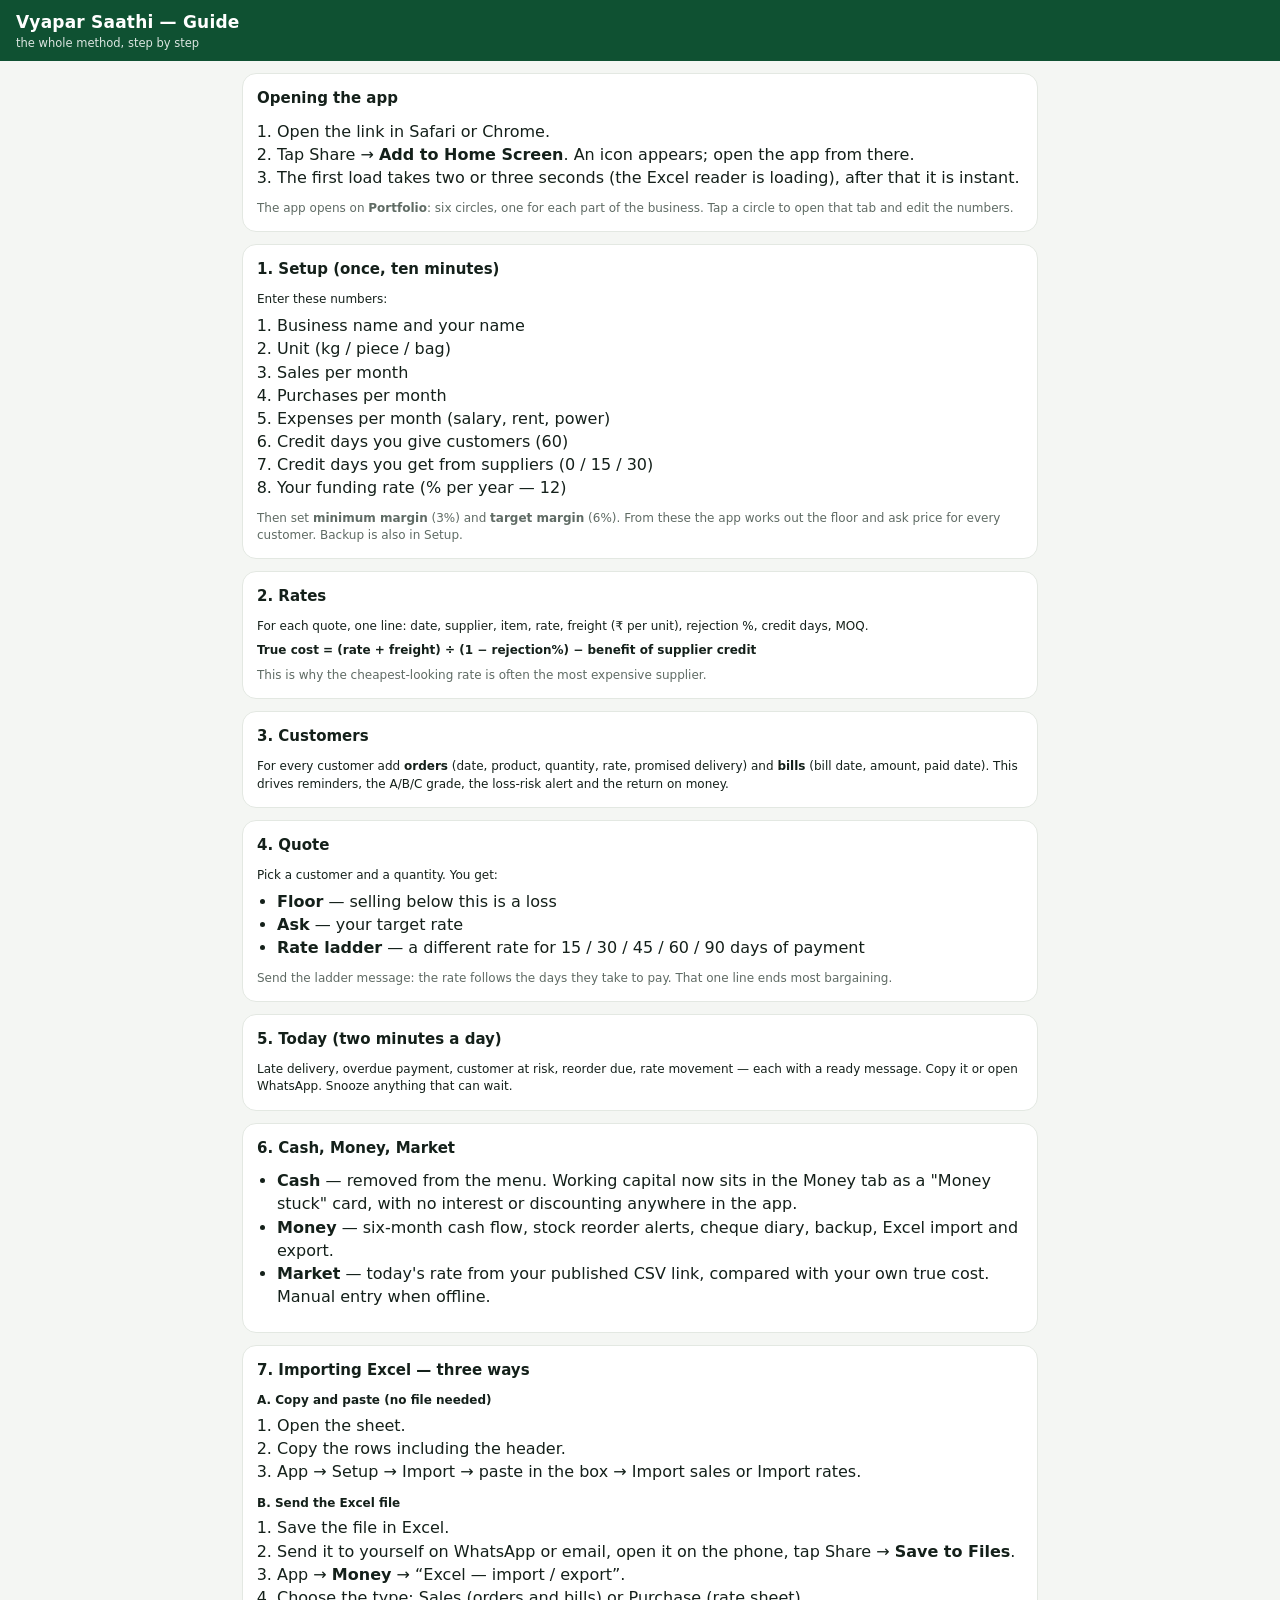
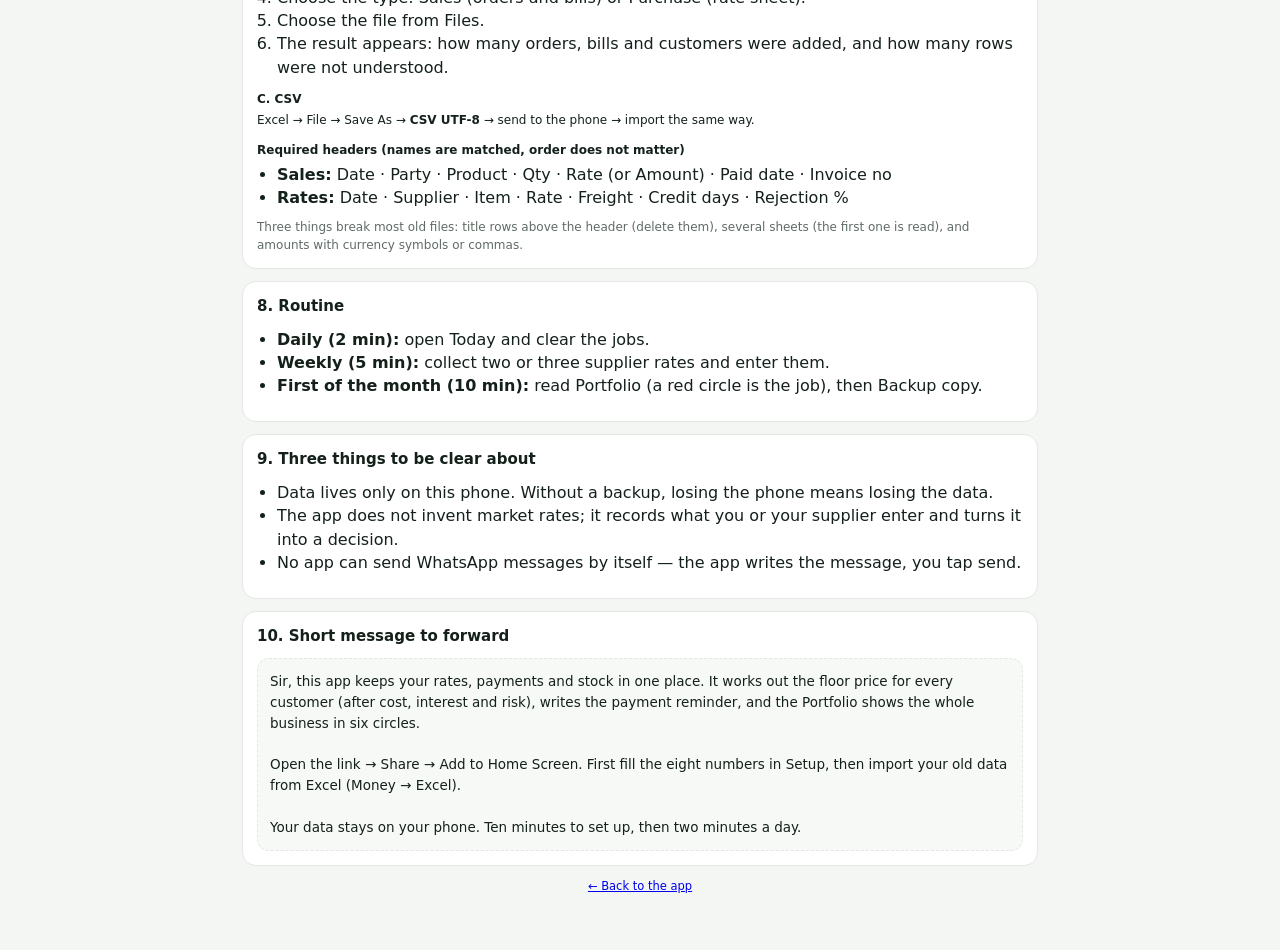
==== commit 243d384b: "Sood wala hissa hataya Cash tab (credit ki lagat + TReDS/bill discounting) menu se hata diya, uski j" ====
--- a/guide.html
+++ b/guide.html
@@ -77,7 +77,7 @@
 <section class="card">
   <div class="card-head"><h2>6. Cash, Money, Market</h2></div>
   <ul class="steps">
-    <li><b>Cash</b> &mdash; working capital, the real cost of credit, TReDS, early-payment maths.</li>
+    <li><b>Cash</b> &mdash; removed from the menu. Working capital now sits in the Money tab as a "Money stuck" card, with no interest or discounting anywhere in the app.</li>
     <li><b>Money</b> &mdash; six-month cash flow, stock reorder alerts, cheque diary, backup, Excel import and export.</li>
     <li><b>Market</b> &mdash; today's rate from your published CSV link, compared with your own true cost. Manual entry when offline.</li>
   </ul>
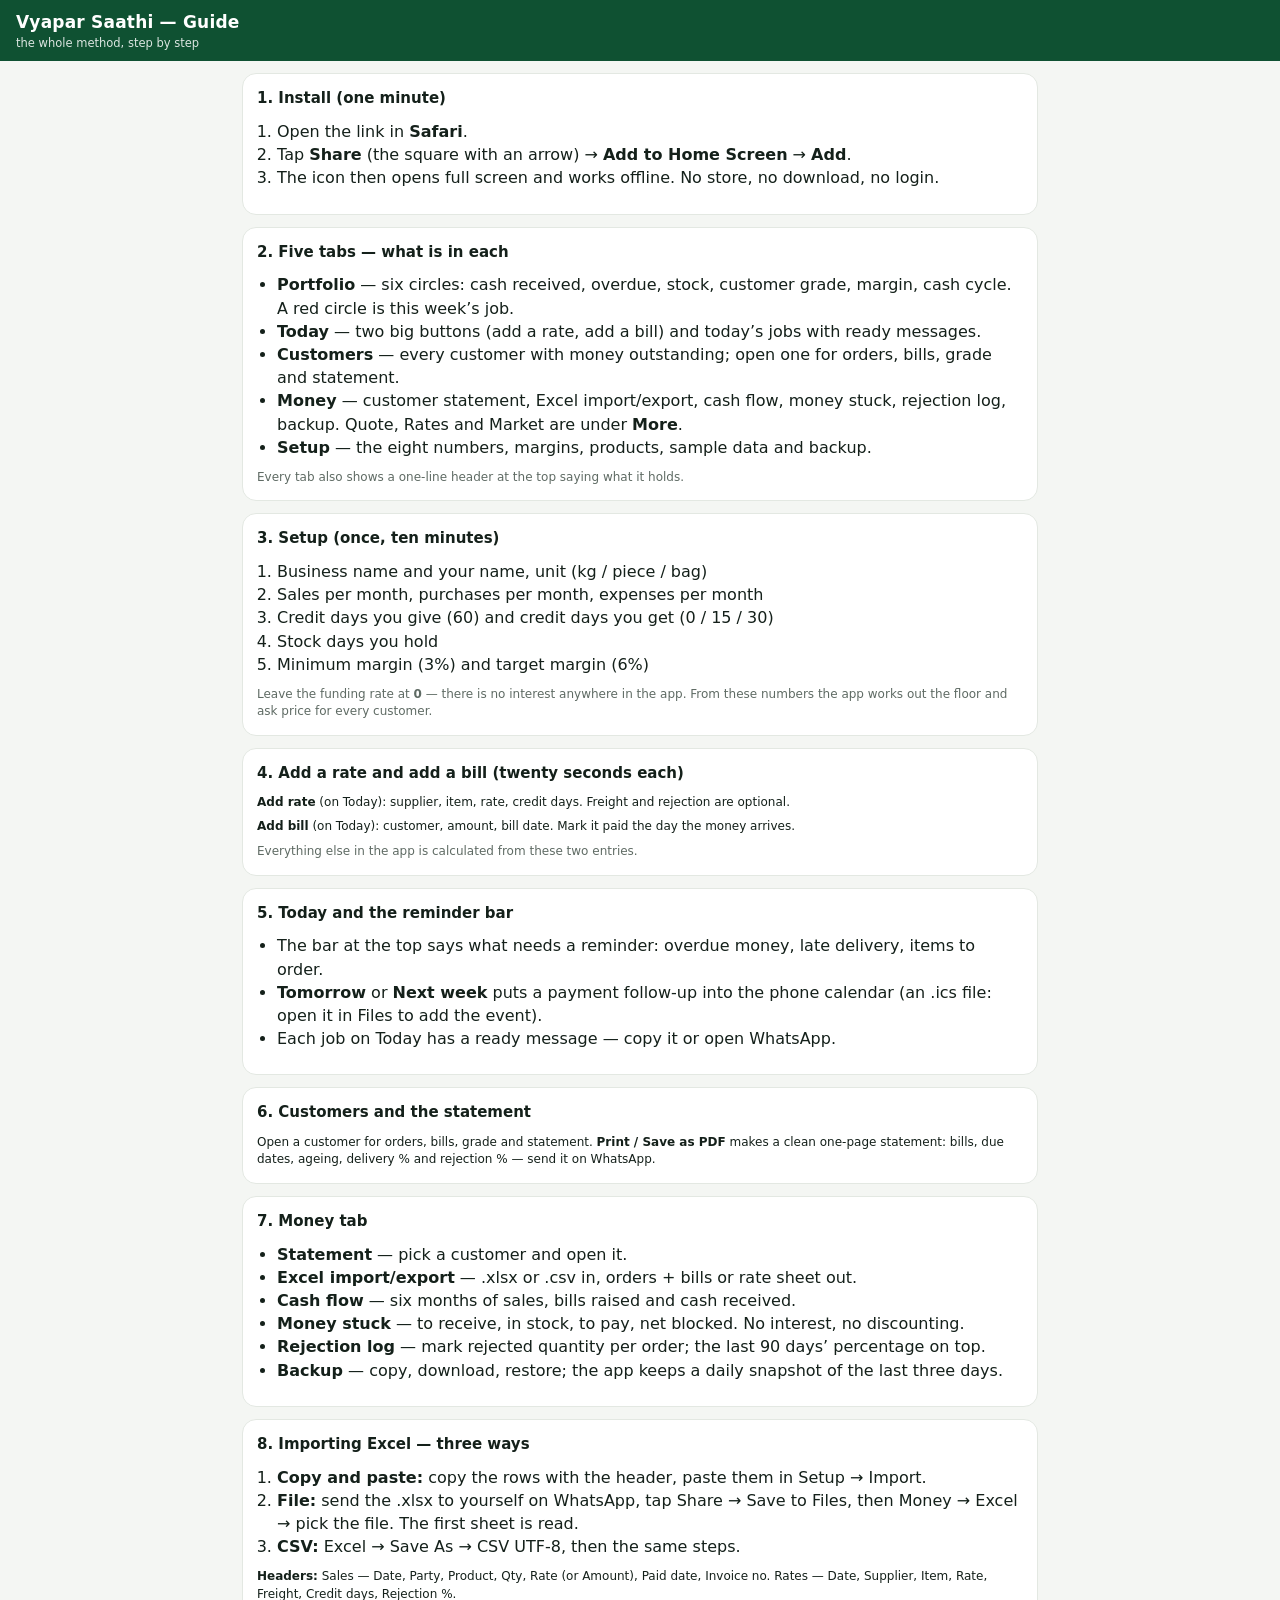
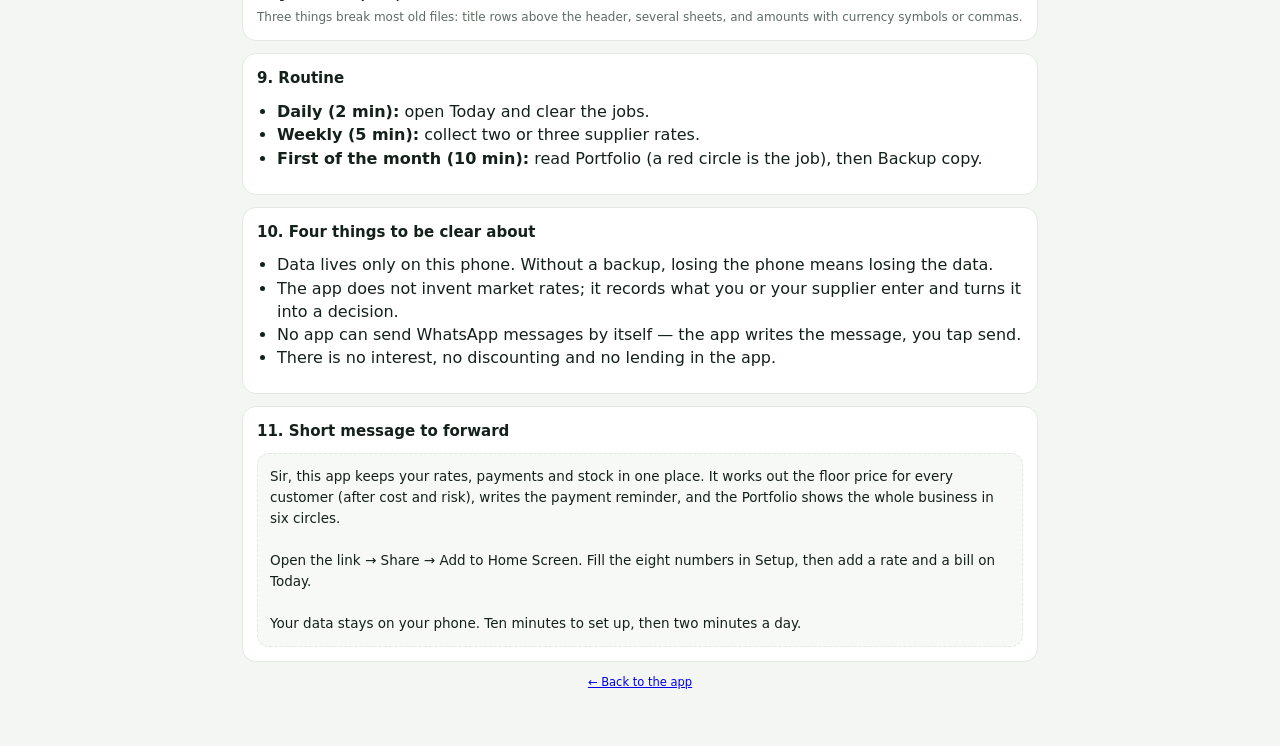
==== commit a99ca095: "Naya How to use aur har tab par header - How to use: 7 current steps (install, setup, do bade button" ====
--- a/guide.html
+++ b/guide.html
@@ -21,122 +21,106 @@
 <main>
 
 <section class="card">
-  <div class="card-head"><h2>Opening the app</h2></div>
+  <div class="card-head"><h2>1. Install (one minute)</h2></div>
   <ol class="steps">
-    <li>Open the link in Safari or Chrome.</li>
-    <li>Tap Share &rarr; <b>Add to Home Screen</b>. An icon appears; open the app from there.</li>
-    <li>The first load takes two or three seconds (the Excel reader is loading), after that it is instant.</li>
+    <li>Open the link in <b>Safari</b>.</li>
+    <li>Tap <b>Share</b> (the square with an arrow) &rarr; <b>Add to Home Screen</b> &rarr; <b>Add</b>.</li>
+    <li>The icon then opens full screen and works offline. No store, no download, no login.</li>
   </ol>
-  <p class="muted small" style="margin:8px 0 0">The app opens on <b>Portfolio</b>: six circles, one for each part of the business. Tap a circle to open that tab and edit the numbers.</p>
 </section>
 
 <section class="card">
-  <div class="card-head"><h2>1. Setup (once, ten minutes)</h2></div>
-  <p class="small" style="margin:0 0 6px">Enter these numbers:</p>
-  <ol class="steps">
-    <li>Business name and your name</li>
-    <li>Unit (kg / piece / bag)</li>
-    <li>Sales per month</li>
-    <li>Purchases per month</li>
-    <li>Expenses per month (salary, rent, power)</li>
-    <li>Credit days you give customers (60)</li>
-    <li>Credit days you get from suppliers (0 / 15 / 30)</li>
-    <li>Your funding rate (% per year &mdash; 12)</li>
-  </ol>
-  <p class="muted small" style="margin:8px 0 0">Then set <b>minimum margin</b> (3%) and <b>target margin</b> (6%). From these the app works out the floor and ask price for every customer. Backup is also in Setup.</p>
+  <div class="card-head"><h2>2. Five tabs &mdash; what is in each</h2></div>
+  <ul class="steps">
+    <li><b>Portfolio</b> &mdash; six circles: cash received, overdue, stock, customer grade, margin, cash cycle. A red circle is this week&rsquo;s job.</li>
+    <li><b>Today</b> &mdash; two big buttons (add a rate, add a bill) and today&rsquo;s jobs with ready messages.</li>
+    <li><b>Customers</b> &mdash; every customer with money outstanding; open one for orders, bills, grade and statement.</li>
+    <li><b>Money</b> &mdash; customer statement, Excel import/export, cash flow, money stuck, rejection log, backup. Quote, Rates and Market are under <b>More</b>.</li>
+    <li><b>Setup</b> &mdash; the eight numbers, margins, products, sample data and backup.</li>
+  </ul>
+  <p class="muted small" style="margin:8px 0 0">Every tab also shows a one-line header at the top saying what it holds.</p>
 </section>
 
 <section class="card">
-  <div class="card-head"><h2>2. Rates</h2></div>
-  <p class="small" style="margin:0 0 6px">For each quote, one line: date, supplier, item, rate, freight (&#8377; per unit), rejection %, credit days, MOQ.</p>
-  <p class="small" style="margin:0"><b>True cost = (rate + freight) &divide; (1 &minus; rejection%) &minus; benefit of supplier credit</b></p>
-  <p class="muted small" style="margin:8px 0 0">This is why the cheapest-looking rate is often the most expensive supplier.</p>
+  <div class="card-head"><h2>3. Setup (once, ten minutes)</h2></div>
+  <ol class="steps">
+    <li>Business name and your name, unit (kg / piece / bag)</li>
+    <li>Sales per month, purchases per month, expenses per month</li>
+    <li>Credit days you give (60) and credit days you get (0 / 15 / 30)</li>
+    <li>Stock days you hold</li>
+    <li>Minimum margin (3%) and target margin (6%)</li>
+  </ol>
+  <p class="muted small" style="margin:8px 0 0">Leave the funding rate at <b>0</b> &mdash; there is no interest anywhere in the app. From these numbers the app works out the floor and ask price for every customer.</p>
 </section>
 
 <section class="card">
-  <div class="card-head"><h2>3. Customers</h2></div>
-  <p class="small" style="margin:0">For every customer add <b>orders</b> (date, product, quantity, rate, promised delivery) and <b>bills</b> (bill date, amount, paid date). This drives reminders, the A/B/C grade, the loss-risk alert and the return on money.</p>
+  <div class="card-head"><h2>4. Add a rate and add a bill (twenty seconds each)</h2></div>
+  <p class="small" style="margin:0 0 6px"><b>Add rate</b> (on Today): supplier, item, rate, credit days. Freight and rejection are optional.</p>
+  <p class="small" style="margin:0"><b>Add bill</b> (on Today): customer, amount, bill date. Mark it paid the day the money arrives.</p>
+  <p class="muted small" style="margin:8px 0 0">Everything else in the app is calculated from these two entries.</p>
 </section>
 
 <section class="card">
-  <div class="card-head"><h2>4. Quote</h2></div>
-  <p class="small" style="margin:0 0 6px">Pick a customer and a quantity. You get:</p>
+  <div class="card-head"><h2>5. Today and the reminder bar</h2></div>
   <ul class="steps">
-    <li><b>Floor</b> &mdash; selling below this is a loss</li>
-    <li><b>Ask</b> &mdash; your target rate</li>
-    <li><b>Rate ladder</b> &mdash; a different rate for 15 / 30 / 45 / 60 / 90 days of payment</li>
-  </ul>
-  <p class="muted small" style="margin:8px 0 0">Send the ladder message: the rate follows the days they take to pay. That one line ends most bargaining.</p>
-</section>
-
-<section class="card">
-  <div class="card-head"><h2>5. Today (two minutes a day)</h2></div>
-  <p class="small" style="margin:0">Late delivery, overdue payment, customer at risk, reorder due, rate movement &mdash; each with a ready message. Copy it or open WhatsApp. Snooze anything that can wait.</p>
-</section>
-
-<section class="card">
-  <div class="card-head"><h2>6. Cash, Money, Market</h2></div>
-  <ul class="steps">
-    <li><b>Cash</b> &mdash; removed from the menu. Working capital now sits in the Money tab as a "Money stuck" card, with no interest or discounting anywhere in the app.</li>
-    <li><b>Money</b> &mdash; six-month cash flow, stock reorder alerts, cheque diary, backup, Excel import and export.</li>
-    <li><b>Market</b> &mdash; today's rate from your published CSV link, compared with your own true cost. Manual entry when offline.</li>
+    <li>The bar at the top says what needs a reminder: overdue money, late delivery, items to order.</li>
+    <li><b>Tomorrow</b> or <b>Next week</b> puts a payment follow-up into the phone calendar (an .ics file: open it in Files to add the event).</li>
+    <li>Each job on Today has a ready message &mdash; copy it or open WhatsApp.</li>
   </ul>
 </section>
 
 <section class="card">
-  <div class="card-head"><h2>7. Importing Excel &mdash; three ways</h2></div>
-
-  <p class="small" style="margin:0 0 4px"><b>A. Copy and paste (no file needed)</b></p>
-  <ol class="steps">
-    <li>Open the sheet.</li>
-    <li>Copy the rows including the header.</li>
-    <li>App &rarr; Setup &rarr; Import &rarr; paste in the box &rarr; Import sales or Import rates.</li>
-  </ol>
-
-  <p class="small" style="margin:12px 0 4px"><b>B. Send the Excel file</b></p>
-  <ol class="steps">
-    <li>Save the file in Excel.</li>
-    <li>Send it to yourself on WhatsApp or email, open it on the phone, tap Share &rarr; <b>Save to Files</b>.</li>
-    <li>App &rarr; <b>Money</b> &rarr; &ldquo;Excel &mdash; import / export&rdquo;.</li>
-    <li>Choose the type: Sales (orders and bills) or Purchase (rate sheet).</li>
-    <li>Choose the file from Files.</li>
-    <li>The result appears: how many orders, bills and customers were added, and how many rows were not understood.</li>
-  </ol>
-
-  <p class="small" style="margin:12px 0 4px"><b>C. CSV</b></p>
-  <p class="small" style="margin:0">Excel &rarr; File &rarr; Save As &rarr; <b>CSV UTF-8</b> &rarr; send to the phone &rarr; import the same way.</p>
-
-  <p class="small" style="margin:12px 0 4px"><b>Required headers (names are matched, order does not matter)</b></p>
-  <ul class="steps">
-    <li><b>Sales:</b> Date &middot; Party &middot; Product &middot; Qty &middot; Rate (or Amount) &middot; Paid date &middot; Invoice no</li>
-    <li><b>Rates:</b> Date &middot; Supplier &middot; Item &middot; Rate &middot; Freight &middot; Credit days &middot; Rejection %</li>
-  </ul>
-  <p class="muted small" style="margin:8px 0 0">Three things break most old files: title rows above the header (delete them), several sheets (the first one is read), and amounts with currency symbols or commas.</p>
+  <div class="card-head"><h2>6. Customers and the statement</h2></div>
+  <p class="small" style="margin:0">Open a customer for orders, bills, grade and statement. <b>Print / Save as PDF</b> makes a clean one-page statement: bills, due dates, ageing, delivery % and rejection % &mdash; send it on WhatsApp.</p>
 </section>
 
 <section class="card">
-  <div class="card-head"><h2>8. Routine</h2></div>
+  <div class="card-head"><h2>7. Money tab</h2></div>
+  <ul class="steps">
+    <li><b>Statement</b> &mdash; pick a customer and open it.</li>
+    <li><b>Excel import/export</b> &mdash; .xlsx or .csv in, orders + bills or rate sheet out.</li>
+    <li><b>Cash flow</b> &mdash; six months of sales, bills raised and cash received.</li>
+    <li><b>Money stuck</b> &mdash; to receive, in stock, to pay, net blocked. No interest, no discounting.</li>
+    <li><b>Rejection log</b> &mdash; mark rejected quantity per order; the last 90 days&rsquo; percentage on top.</li>
+    <li><b>Backup</b> &mdash; copy, download, restore; the app keeps a daily snapshot of the last three days.</li>
+  </ul>
+</section>
+
+<section class="card">
+  <div class="card-head"><h2>8. Importing Excel &mdash; three ways</h2></div>
+  <ol class="steps">
+    <li><b>Copy and paste:</b> copy the rows with the header, paste them in Setup &rarr; Import.</li>
+    <li><b>File:</b> send the .xlsx to yourself on WhatsApp, tap Share &rarr; Save to Files, then Money &rarr; Excel &rarr; pick the file. The first sheet is read.</li>
+    <li><b>CSV:</b> Excel &rarr; Save As &rarr; CSV UTF-8, then the same steps.</li>
+  </ol>
+  <p class="small" style="margin:8px 0 0"><b>Headers:</b> Sales &mdash; Date, Party, Product, Qty, Rate (or Amount), Paid date, Invoice no. Rates &mdash; Date, Supplier, Item, Rate, Freight, Credit days, Rejection %.</p>
+  <p class="muted small" style="margin:6px 0 0">Three things break most old files: title rows above the header, several sheets, and amounts with currency symbols or commas.</p>
+</section>
+
+<section class="card">
+  <div class="card-head"><h2>9. Routine</h2></div>
   <ul class="steps">
     <li><b>Daily (2 min):</b> open Today and clear the jobs.</li>
-    <li><b>Weekly (5 min):</b> collect two or three supplier rates and enter them.</li>
+    <li><b>Weekly (5 min):</b> collect two or three supplier rates.</li>
     <li><b>First of the month (10 min):</b> read Portfolio (a red circle is the job), then Backup copy.</li>
   </ul>
 </section>
 
 <section class="card">
-  <div class="card-head"><h2>9. Three things to be clear about</h2></div>
+  <div class="card-head"><h2>10. Four things to be clear about</h2></div>
   <ul class="steps">
     <li>Data lives only on this phone. Without a backup, losing the phone means losing the data.</li>
     <li>The app does not invent market rates; it records what you or your supplier enter and turns it into a decision.</li>
     <li>No app can send WhatsApp messages by itself &mdash; the app writes the message, you tap send.</li>
+    <li>There is no interest, no discounting and no lending in the app.</li>
   </ul>
 </section>
 
 <section class="card">
-  <div class="card-head"><h2>10. Short message to forward</h2></div>
-  <div class="msg">Sir, this app keeps your rates, payments and stock in one place. It works out the floor price for every customer (after cost, interest and risk), writes the payment reminder, and the Portfolio shows the whole business in six circles.
+  <div class="card-head"><h2>11. Short message to forward</h2></div>
+  <div class="msg">Sir, this app keeps your rates, payments and stock in one place. It works out the floor price for every customer (after cost and risk), writes the payment reminder, and the Portfolio shows the whole business in six circles.
 
-Open the link &rarr; Share &rarr; Add to Home Screen. First fill the eight numbers in Setup, then import your old data from Excel (Money &rarr; Excel).
+Open the link &rarr; Share &rarr; Add to Home Screen. Fill the eight numbers in Setup, then add a rate and a bill on Today.
 
 Your data stays on your phone. Ten minutes to set up, then two minutes a day.</div>
 </section>
--- a/app.css
+++ b/app.css
@@ -231,3 +231,27 @@
 .pname{font-size:12px;color:var(--mute);margin-top:4px;line-height:1.3}
 .psub{font-size:11px;color:var(--mute);opacity:.85;line-height:1.3}
 @media (max-width:360px){ .port{grid-template-columns:1fr} }
+
+
+/* Quick bar big buttons */
+.qcard{background:var(--acc);color:#fff;border-radius:14px;margin:0 0 10px;overflow:hidden}
+.qcard>summary{display:flex;align-items:baseline;gap:8px;flex-wrap:wrap;padding:16px;font-weight:700;font-size:17px;cursor:pointer;list-style:none}
+.qcard>summary::-webkit-details-marker{display:none}
+.qcard>summary small{opacity:.8;font-weight:500;font-size:12px}
+.qcard>form{background:#fff;color:var(--ink);padding:12px}
+.qcard .fld span{color:var(--mute)}
+
+
+/* Install banner */
+.inst{background:#fff8e6;border-color:#f0dfae}
+.inst .card-head{align-items:center}
+
+
+/* Reminder bar */
+.bar-rem{background:#fff5f5;border-color:#f3cfcf}
+
+
+/* Tab header strip */
+.tabhdr{display:flex;flex-direction:column;gap:2px;background:#eef4ef;border:1px solid var(--line);border-left:4px solid var(--acc);border-radius:12px;padding:10px 12px;margin:0 0 12px}
+.tabhdr b{font-size:14px}
+.tabhdr span{font-size:12px;color:var(--mute);line-height:1.4}
